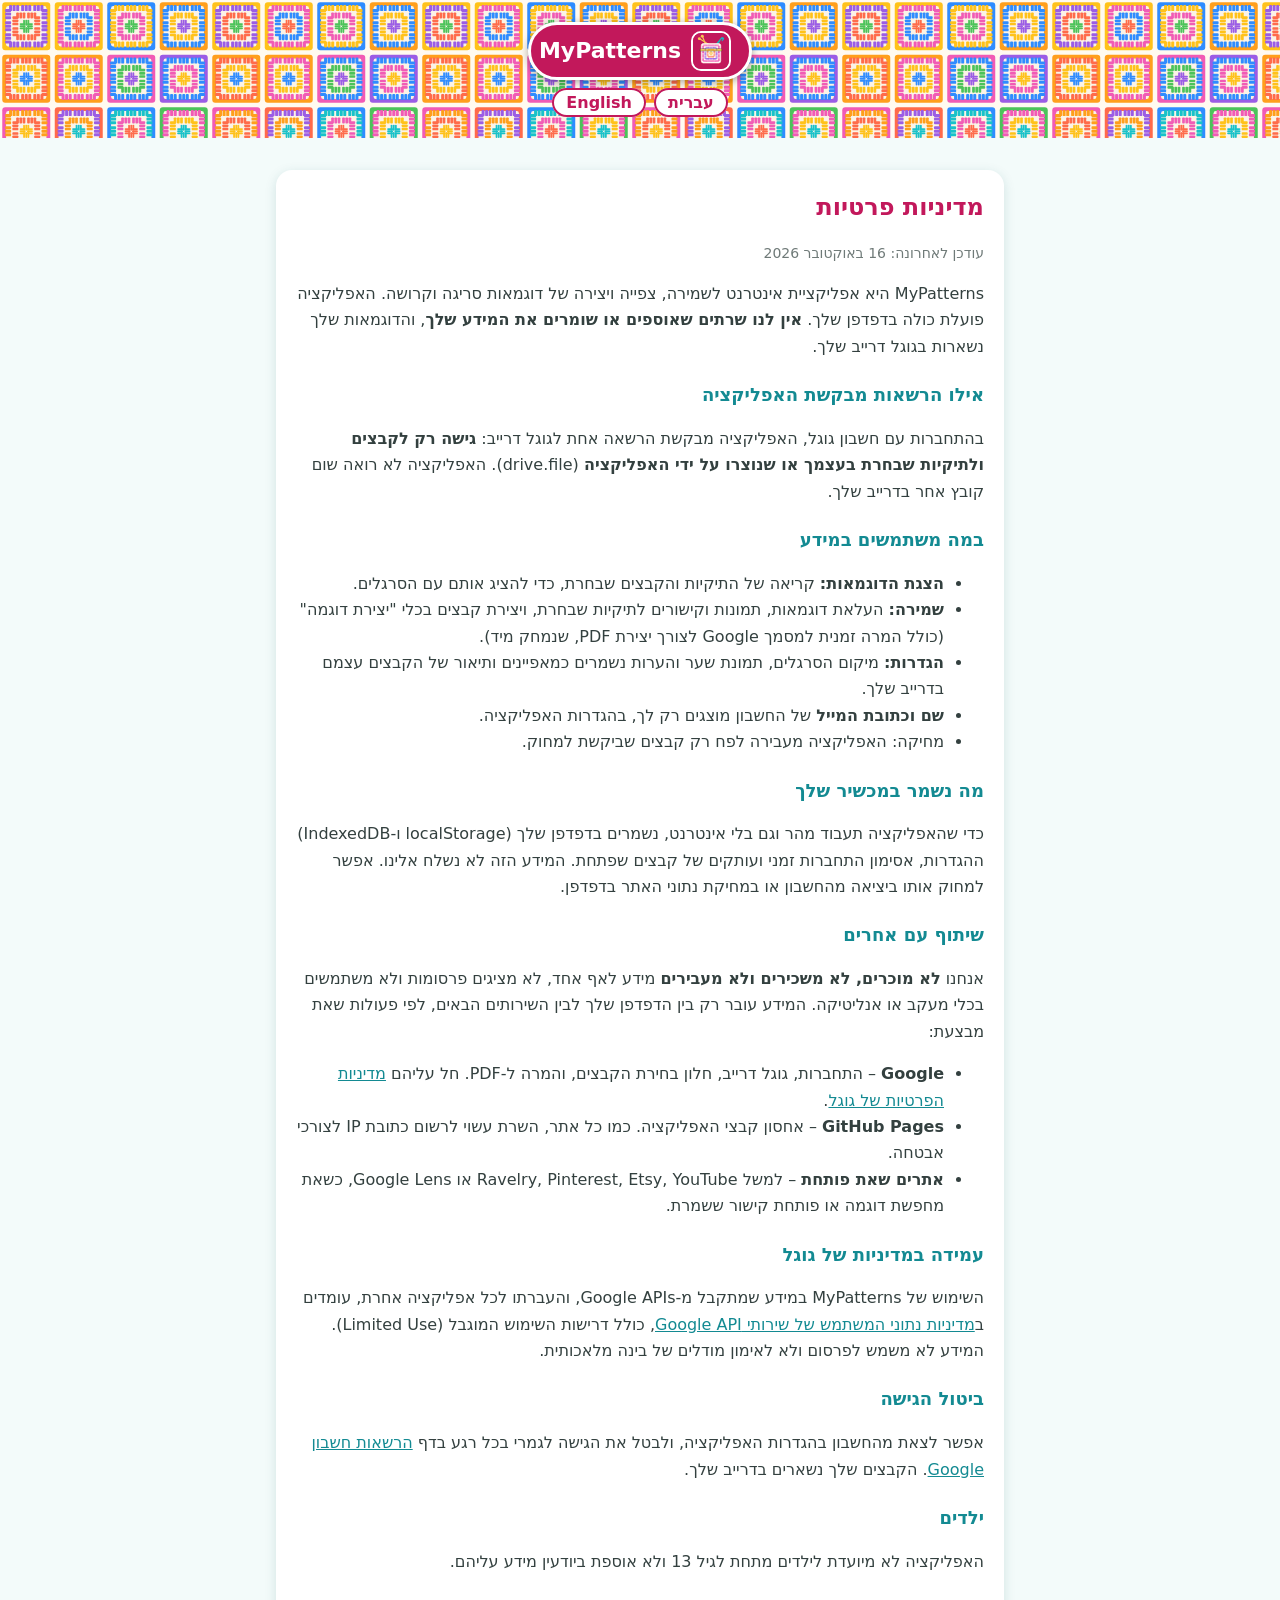
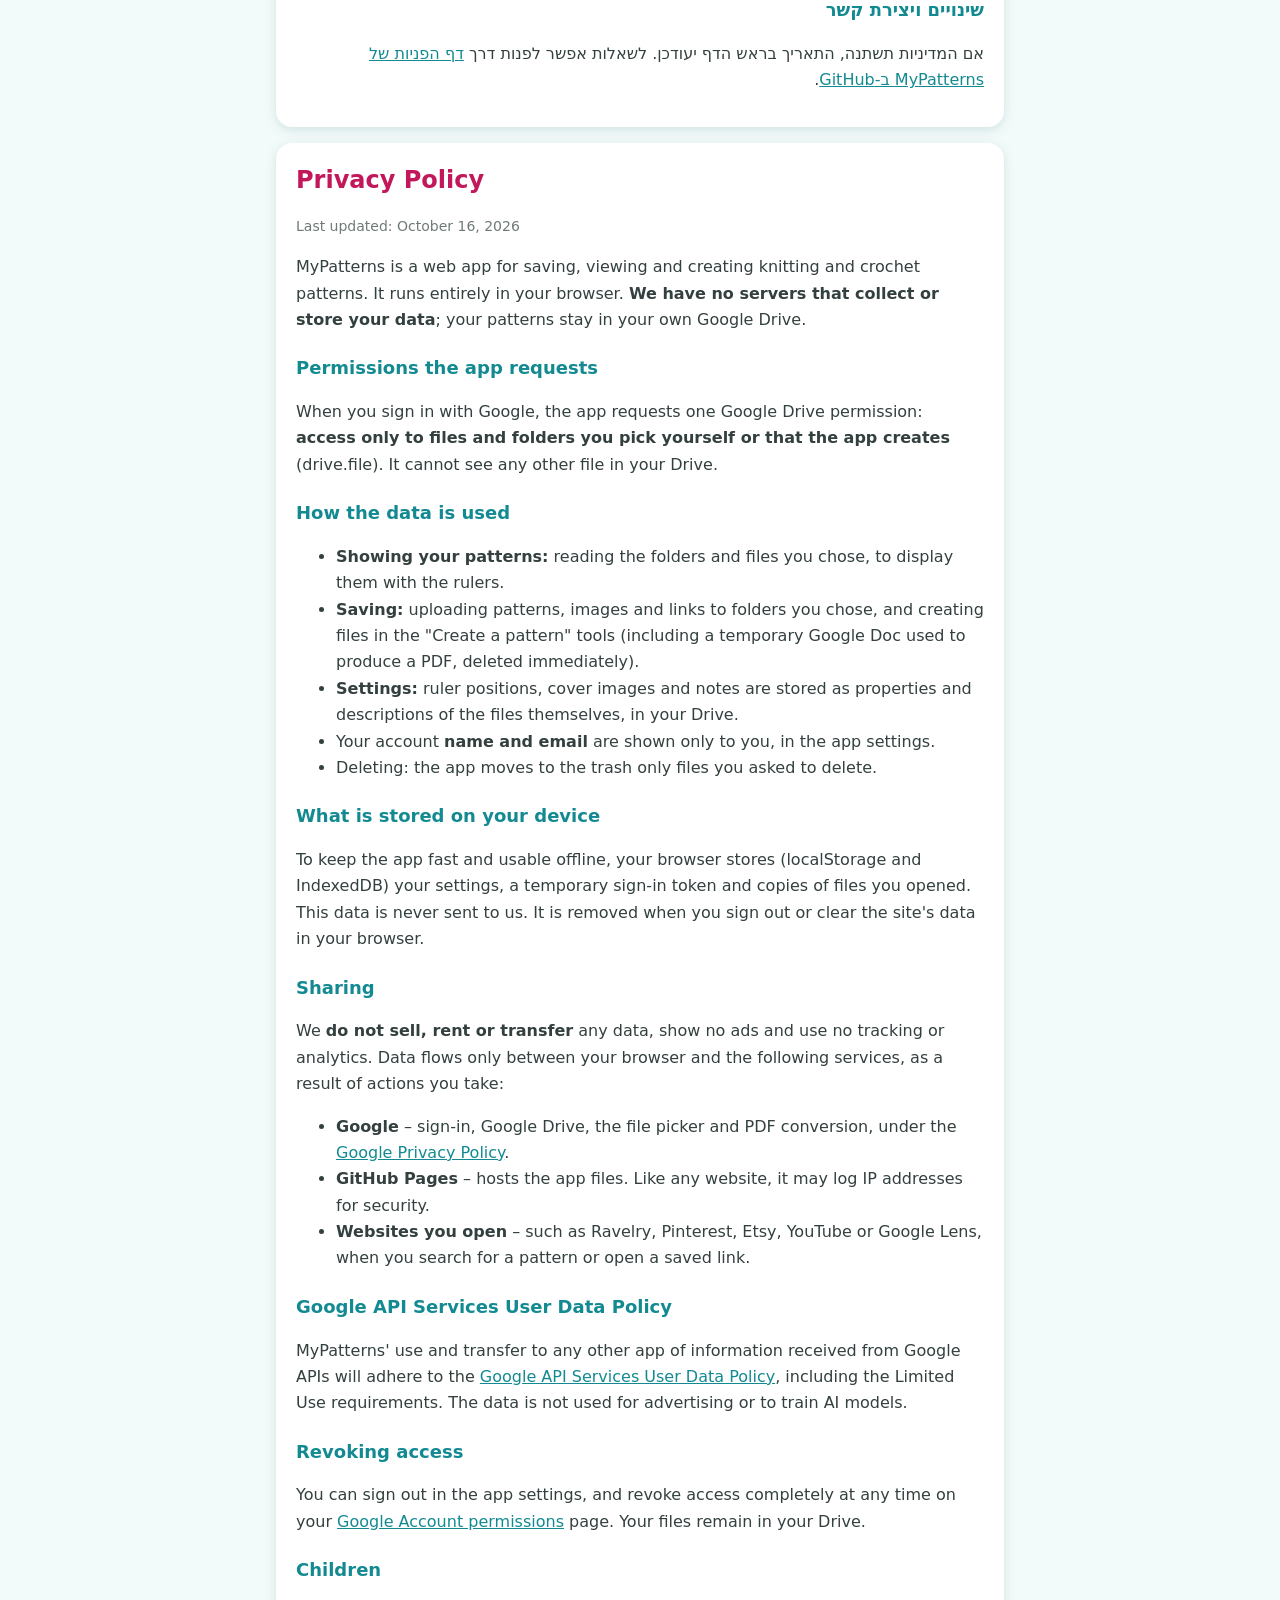
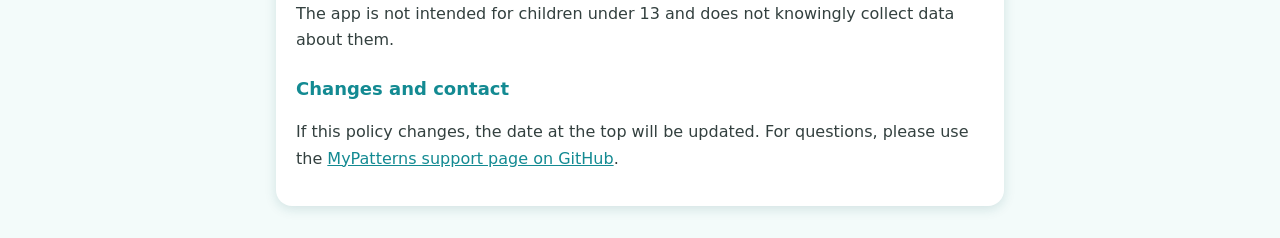
==== privacy.html @ dc275b8e "Add privacy policy page (Hebrew/English) and links from login, setup and settings Co-Authored-By: Cl" ====
<!doctype html>
<html lang="he" dir="rtl">
<head>
  <meta charset="utf-8">
  <meta name="viewport" content="width=device-width, initial-scale=1">
  <title>MyPatterns – מדיניות פרטיות / Privacy Policy</title>
  <link rel="icon" href="icons/icon.svg" type="image/svg+xml">
  <style>
    :root { --text: #33403f; --muted: #6f7a78; --fuchsia: #c2185b; --primary: #138a92; --bg: #f3fbfa; }
    * { box-sizing: border-box; }
    body { margin: 0; font-family: "Segoe UI", "Assistant", system-ui, Arial, sans-serif; color: var(--text); background: var(--bg); line-height: 1.65; }
    header { background: #fffbf4 url("icons/granny-bg-strong.svg") 0 0 / 210px 210px; padding: 22px 16px; text-align: center; }
    header .pill { display: inline-flex; align-items: center; gap: 10px; background: var(--fuchsia); color: #fff; border: 3px solid #fff; border-radius: 999px; padding: 6px 18px 6px 8px; box-shadow: 0 2px 8px rgba(0,0,0,.35); font-weight: 800; font-size: 22px; text-decoration: none; }
    header img { width: 40px; height: 40px; border-radius: 10px; border: 2px solid #fff; }
    main { max-width: 760px; margin: 0 auto; padding: 16px; }
    section { background: #fff; border-radius: 16px; padding: 18px 20px; margin: 16px 0; box-shadow: 0 3px 12px rgba(20,90,95,.15); }
    h1 { font-size: 24px; margin: 0 0 4px; color: var(--fuchsia); }
    h2 { font-size: 18px; margin: 20px 0 6px; color: var(--primary); }
    .muted { color: var(--muted); font-size: 14px; }
    a { color: var(--primary); }
    nav.lang { text-align: center; margin-top: 10px; }
    nav.lang a { background: #fff; border: 2px solid var(--fuchsia); color: var(--fuchsia); border-radius: 999px; padding: 3px 12px; text-decoration: none; font-weight: 700; margin: 0 4px; }
    [dir=ltr] { text-align: left; }
  </style>
</head>
<body>
<header>
  <a class="pill" href="./"><img src="icons/icon.svg" alt="">MyPatterns</a>
  <nav class="lang"><a href="#he">עברית</a><a href="#en">English</a></nav>
</header>
<main>

<section id="he" dir="rtl">
  <h1>מדיניות פרטיות</h1>
  <p class="muted">עודכן לאחרונה: 16 באוקטובר 2026</p>

  <p>MyPatterns היא אפליקציית אינטרנט לשמירה, צפייה ויצירה של דוגמאות סריגה וקרושה. האפליקציה פועלת כולה בדפדפן שלך. <b>אין לנו שרתים שאוספים או שומרים את המידע שלך</b>, והדוגמאות שלך נשארות בגוגל דרייב שלך.</p>

  <h2>אילו הרשאות מבקשת האפליקציה</h2>
  <p>בהתחברות עם חשבון גוגל, האפליקציה מבקשת הרשאה אחת לגוגל דרייב: <b>גישה רק לקבצים ולתיקיות שבחרת בעצמך או שנוצרו על ידי האפליקציה</b> (drive.file). האפליקציה לא רואה שום קובץ אחר בדרייב שלך.</p>

  <h2>במה משתמשים במידע</h2>
  <ul>
    <li><b>הצגת הדוגמאות:</b> קריאה של התיקיות והקבצים שבחרת, כדי להציג אותם עם הסרגלים.</li>
    <li><b>שמירה:</b> העלאת דוגמאות, תמונות וקישורים לתיקיות שבחרת, ויצירת קבצים בכלי "יצירת דוגמה" (כולל המרה זמנית למסמך Google לצורך יצירת PDF, שנמחק מיד).</li>
    <li><b>הגדרות:</b> מיקום הסרגלים, תמונת שער והערות נשמרים כמאפיינים ותיאור של הקבצים עצמם בדרייב שלך.</li>
    <li><b>שם וכתובת המייל</b> של החשבון מוצגים רק לך, בהגדרות האפליקציה.</li>
    <li>מחיקה: האפליקציה מעבירה לפח רק קבצים שביקשת למחוק.</li>
  </ul>

  <h2>מה נשמר במכשיר שלך</h2>
  <p>כדי שהאפליקציה תעבוד מהר וגם בלי אינטרנט, נשמרים בדפדפן שלך (localStorage ו-IndexedDB) ההגדרות, אסימון התחברות זמני ועותקים של קבצים שפתחת. המידע הזה לא נשלח אלינו. אפשר למחוק אותו ביציאה מהחשבון או במחיקת נתוני האתר בדפדפן.</p>

  <h2>שיתוף עם אחרים</h2>
  <p>אנחנו <b>לא מוכרים, לא משכירים ולא מעבירים</b> מידע לאף אחד, לא מציגים פרסומות ולא משתמשים בכלי מעקב או אנליטיקה. המידע עובר רק בין הדפדפן שלך לבין השירותים הבאים, לפי פעולות שאת מבצעת:</p>
  <ul>
    <li><b>Google</b> – התחברות, גוגל דרייב, חלון בחירת הקבצים, והמרה ל-PDF. חל עליהם <a href="https://policies.google.com/privacy" target="_blank" rel="noopener">מדיניות הפרטיות של גוגל</a>.</li>
    <li><b>GitHub Pages</b> – אחסון קבצי האפליקציה. כמו כל אתר, השרת עשוי לרשום כתובת IP לצורכי אבטחה.</li>
    <li><b>אתרים שאת פותחת</b> – למשל Ravelry, Pinterest, Etsy, YouTube או Google Lens, כשאת מחפשת דוגמה או פותחת קישור ששמרת.</li>
  </ul>

  <h2>עמידה במדיניות של גוגל</h2>
  <p>השימוש של MyPatterns במידע שמתקבל מ-Google APIs, והעברתו לכל אפליקציה אחרת, עומדים ב<a href="https://developers.google.com/terms/api-services-user-data-policy" target="_blank" rel="noopener">מדיניות נתוני המשתמש של שירותי Google API</a>, כולל דרישות השימוש המוגבל (Limited Use). המידע לא משמש לפרסום ולא לאימון מודלים של בינה מלאכותית.</p>

  <h2>ביטול הגישה</h2>
  <p>אפשר לצאת מהחשבון בהגדרות האפליקציה, ולבטל את הגישה לגמרי בכל רגע בדף <a href="https://myaccount.google.com/permissions" target="_blank" rel="noopener">הרשאות חשבון Google</a>. הקבצים שלך נשארים בדרייב שלך.</p>

  <h2>ילדים</h2>
  <p>האפליקציה לא מיועדת לילדים מתחת לגיל 13 ולא אוספת ביודעין מידע עליהם.</p>

  <h2>שינויים ויצירת קשר</h2>
  <p>אם המדיניות תשתנה, התאריך בראש הדף יעודכן. לשאלות אפשר לפנות דרך <a href="https://github.com/dikla-cloud/MyPatterns/issues" target="_blank" rel="noopener">דף הפניות של MyPatterns ב-GitHub</a>.</p>
</section>

<section id="en" dir="ltr">
  <h1>Privacy Policy</h1>
  <p class="muted">Last updated: October 16, 2026</p>

  <p>MyPatterns is a web app for saving, viewing and creating knitting and crochet patterns. It runs entirely in your browser. <b>We have no servers that collect or store your data</b>; your patterns stay in your own Google Drive.</p>

  <h2>Permissions the app requests</h2>
  <p>When you sign in with Google, the app requests one Google Drive permission: <b>access only to files and folders you pick yourself or that the app creates</b> (drive.file). It cannot see any other file in your Drive.</p>

  <h2>How the data is used</h2>
  <ul>
    <li><b>Showing your patterns:</b> reading the folders and files you chose, to display them with the rulers.</li>
    <li><b>Saving:</b> uploading patterns, images and links to folders you chose, and creating files in the "Create a pattern" tools (including a temporary Google Doc used to produce a PDF, deleted immediately).</li>
    <li><b>Settings:</b> ruler positions, cover images and notes are stored as properties and descriptions of the files themselves, in your Drive.</li>
    <li>Your account <b>name and email</b> are shown only to you, in the app settings.</li>
    <li>Deleting: the app moves to the trash only files you asked to delete.</li>
  </ul>

  <h2>What is stored on your device</h2>
  <p>To keep the app fast and usable offline, your browser stores (localStorage and IndexedDB) your settings, a temporary sign-in token and copies of files you opened. This data is never sent to us. It is removed when you sign out or clear the site's data in your browser.</p>

  <h2>Sharing</h2>
  <p>We <b>do not sell, rent or transfer</b> any data, show no ads and use no tracking or analytics. Data flows only between your browser and the following services, as a result of actions you take:</p>
  <ul>
    <li><b>Google</b> – sign-in, Google Drive, the file picker and PDF conversion, under the <a href="https://policies.google.com/privacy" target="_blank" rel="noopener">Google Privacy Policy</a>.</li>
    <li><b>GitHub Pages</b> – hosts the app files. Like any website, it may log IP addresses for security.</li>
    <li><b>Websites you open</b> – such as Ravelry, Pinterest, Etsy, YouTube or Google Lens, when you search for a pattern or open a saved link.</li>
  </ul>

  <h2>Google API Services User Data Policy</h2>
  <p>MyPatterns' use and transfer to any other app of information received from Google APIs will adhere to the <a href="https://developers.google.com/terms/api-services-user-data-policy" target="_blank" rel="noopener">Google API Services User Data Policy</a>, including the Limited Use requirements. The data is not used for advertising or to train AI models.</p>

  <h2>Revoking access</h2>
  <p>You can sign out in the app settings, and revoke access completely at any time on your <a href="https://myaccount.google.com/permissions" target="_blank" rel="noopener">Google Account permissions</a> page. Your files remain in your Drive.</p>

  <h2>Children</h2>
  <p>The app is not intended for children under 13 and does not knowingly collect data about them.</p>

  <h2>Changes and contact</h2>
  <p>If this policy changes, the date at the top will be updated. For questions, please use the <a href="https://github.com/dikla-cloud/MyPatterns/issues" target="_blank" rel="noopener">MyPatterns support page on GitHub</a>.</p>
</section>

</main>
</body>
</html>
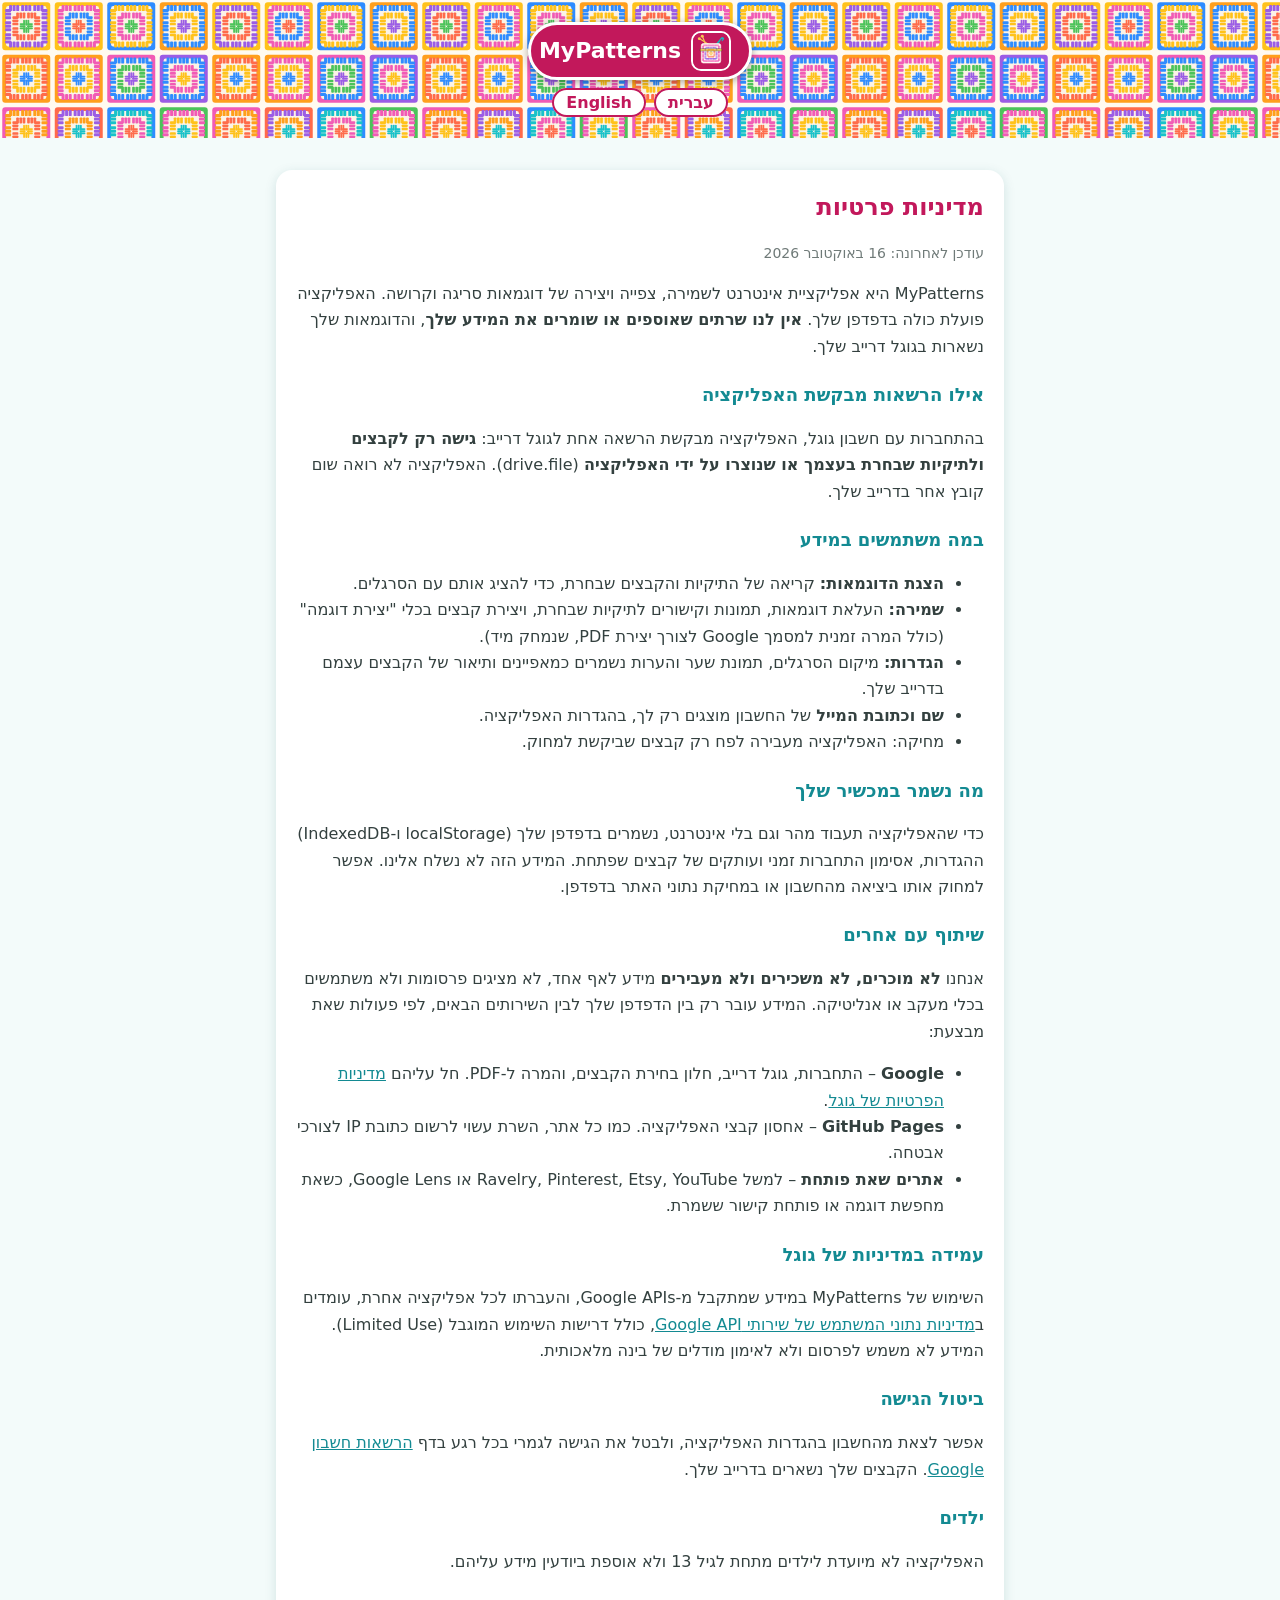
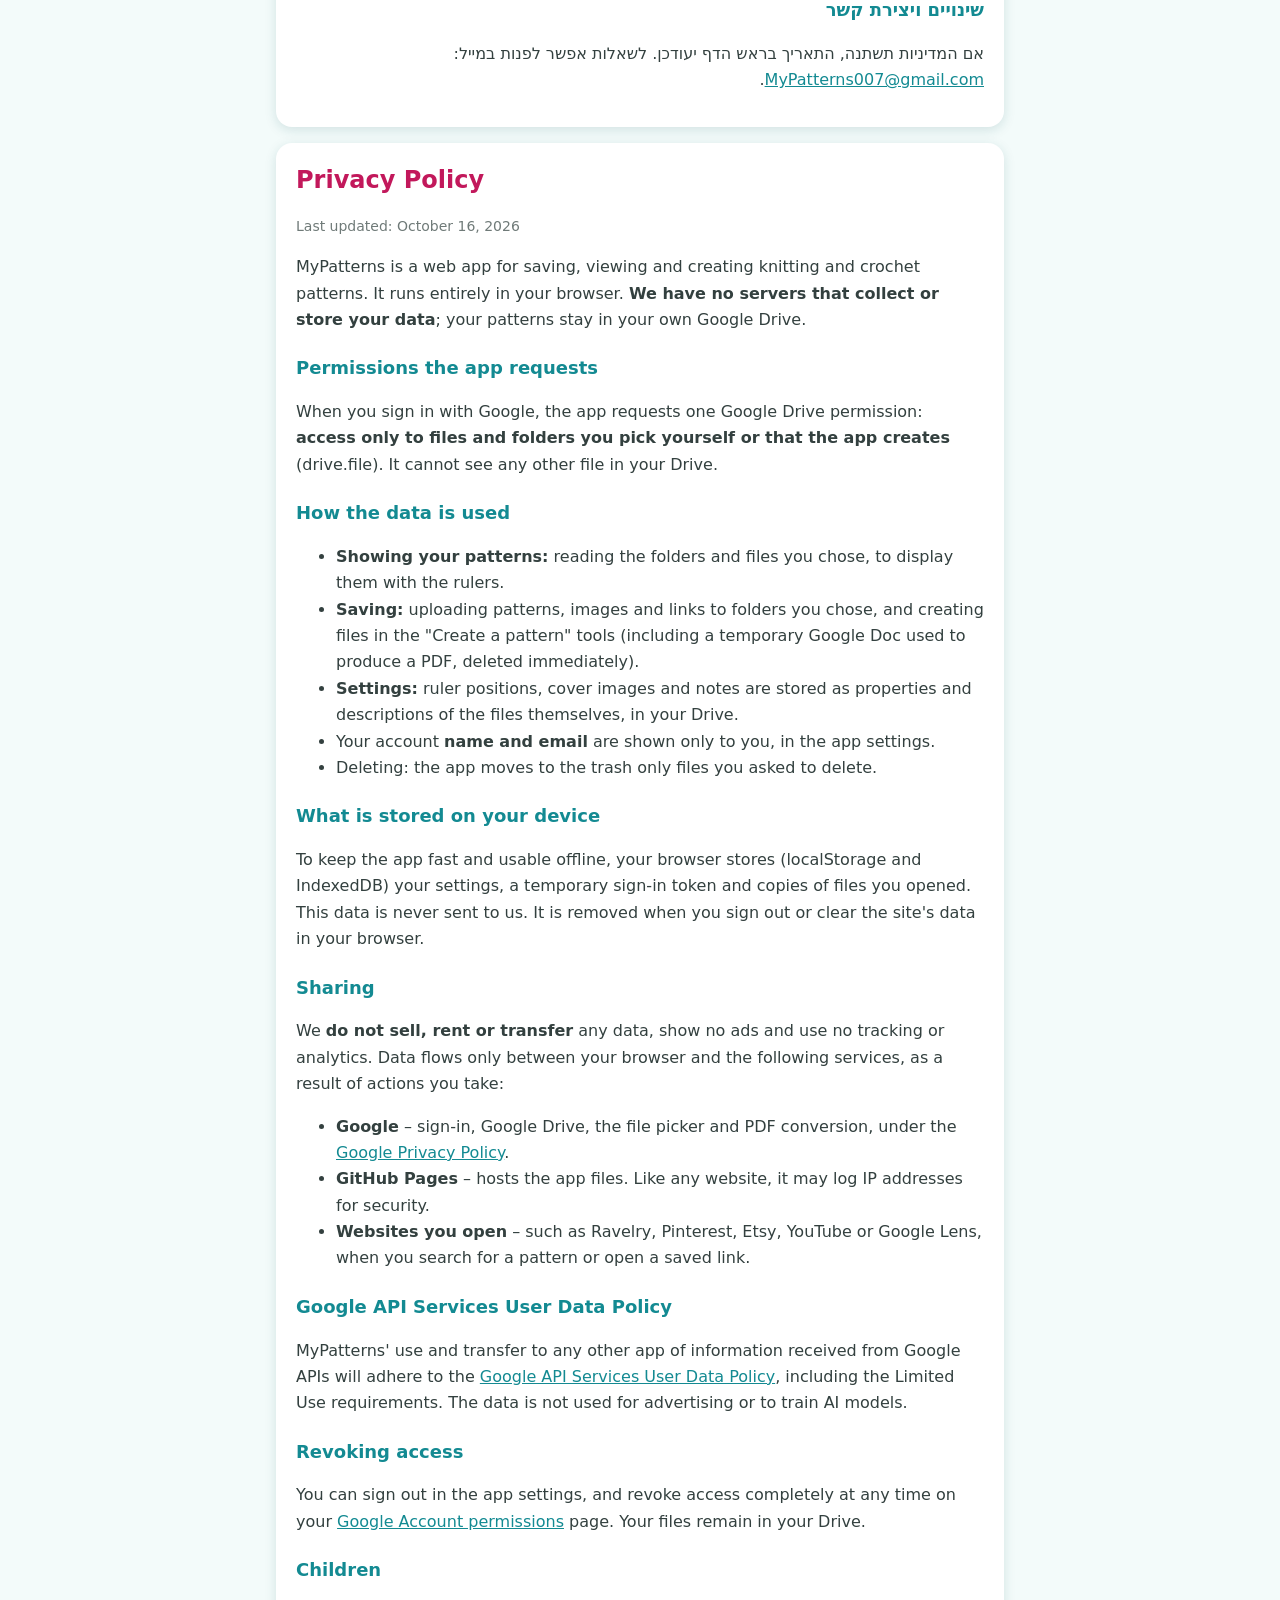
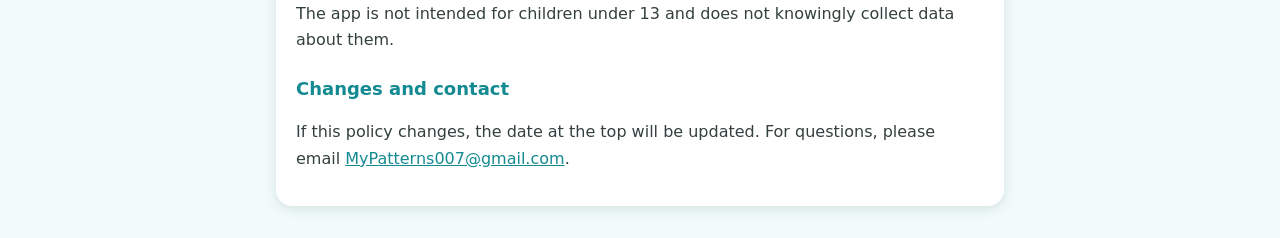
==== commit 77f973a1: "Privacy contact email; refresh favicon and app icons (cache-busted, PNG favicon) Co-Authored-By: Cla" ====
--- a/privacy.html
+++ b/privacy.html
@@ -4,7 +4,8 @@
   <meta charset="utf-8">
   <meta name="viewport" content="width=device-width, initial-scale=1">
   <title>MyPatterns – מדיניות פרטיות / Privacy Policy</title>
-  <link rel="icon" href="icons/icon.svg" type="image/svg+xml">
+  <link rel="icon" href="icons/icon.svg?v=2" type="image/svg+xml">
+  <link rel="icon" href="icons/icon-48.png?v=2" type="image/png" sizes="48x48">
   <style>
     :root { --text: #33403f; --muted: #6f7a78; --fuchsia: #c2185b; --primary: #138a92; --bg: #f3fbfa; }
     * { box-sizing: border-box; }
@@ -25,7 +26,7 @@
 </head>
 <body>
 <header>
-  <a class="pill" href="./"><img src="icons/icon.svg" alt="">MyPatterns</a>
+  <a class="pill" href="./"><img src="icons/icon.svg?v=2" alt="">MyPatterns</a>
   <nav class="lang"><a href="#he">עברית</a><a href="#en">English</a></nav>
 </header>
 <main>
@@ -69,7 +70,7 @@
   <p>האפליקציה לא מיועדת לילדים מתחת לגיל 13 ולא אוספת ביודעין מידע עליהם.</p>
 
   <h2>שינויים ויצירת קשר</h2>
-  <p>אם המדיניות תשתנה, התאריך בראש הדף יעודכן. לשאלות אפשר לפנות דרך <a href="https://github.com/dikla-cloud/MyPatterns/issues" target="_blank" rel="noopener">דף הפניות של MyPatterns ב-GitHub</a>.</p>
+  <p>אם המדיניות תשתנה, התאריך בראש הדף יעודכן. לשאלות אפשר לפנות במייל: <a href="mailto:MyPatterns007@gmail.com">MyPatterns007@gmail.com</a>.</p>
 </section>
 
 <section id="en" dir="ltr">
@@ -111,7 +112,7 @@
   <p>The app is not intended for children under 13 and does not knowingly collect data about them.</p>
 
   <h2>Changes and contact</h2>
-  <p>If this policy changes, the date at the top will be updated. For questions, please use the <a href="https://github.com/dikla-cloud/MyPatterns/issues" target="_blank" rel="noopener">MyPatterns support page on GitHub</a>.</p>
+  <p>If this policy changes, the date at the top will be updated. For questions, please email <a href="mailto:MyPatterns007@gmail.com">MyPatterns007@gmail.com</a>.</p>
 </section>
 
 </main>
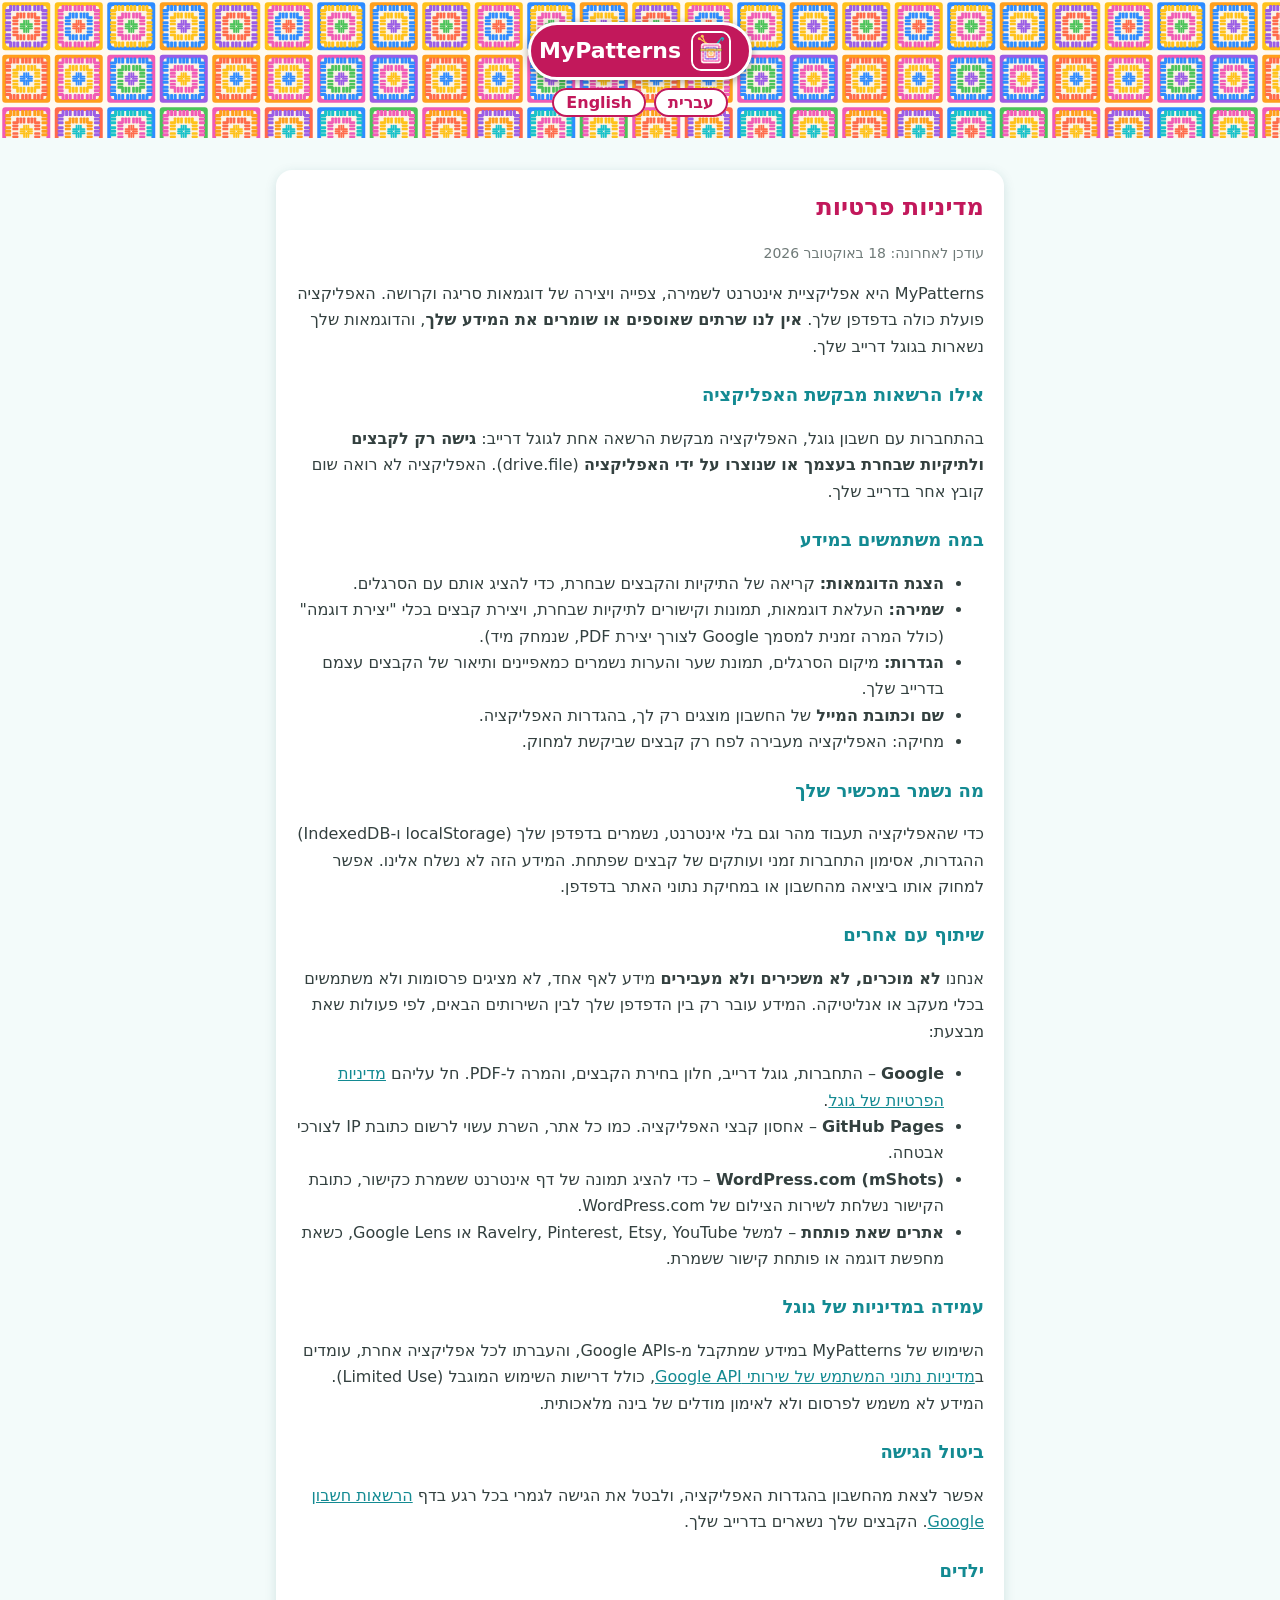
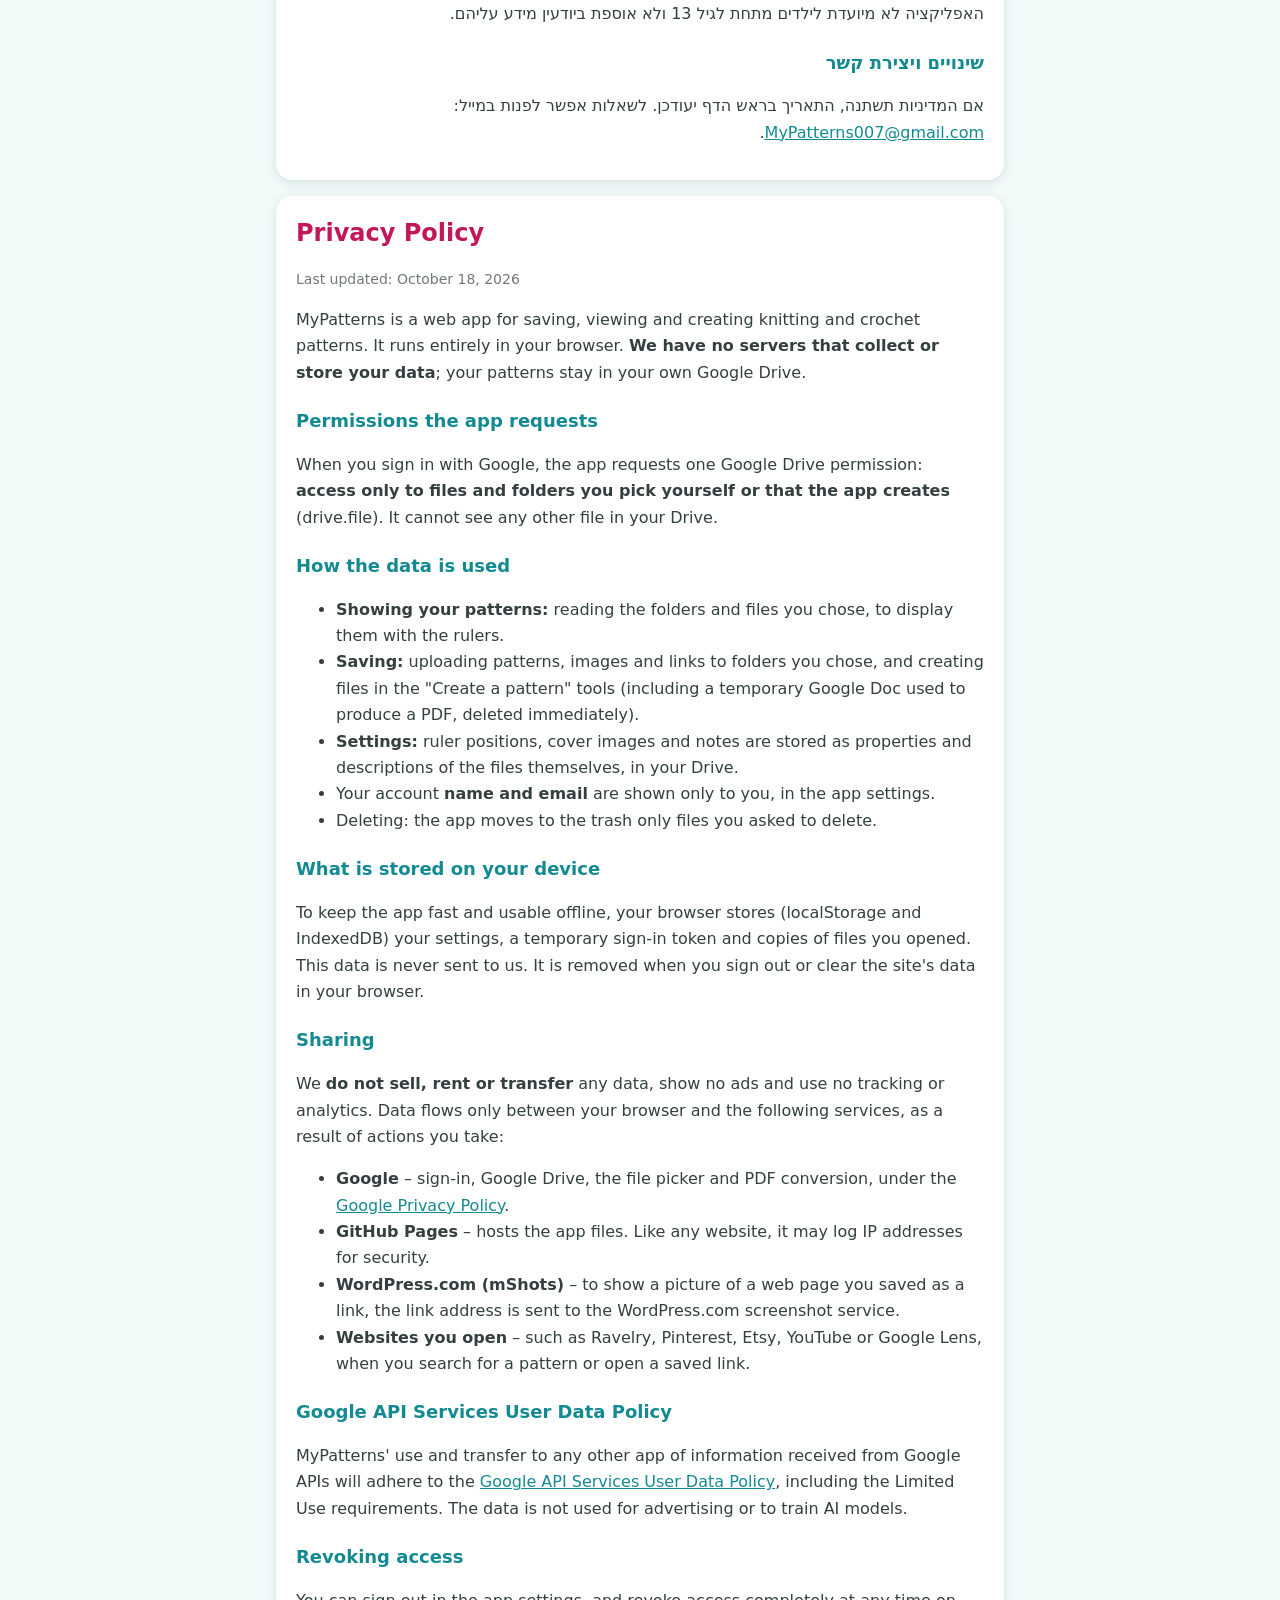
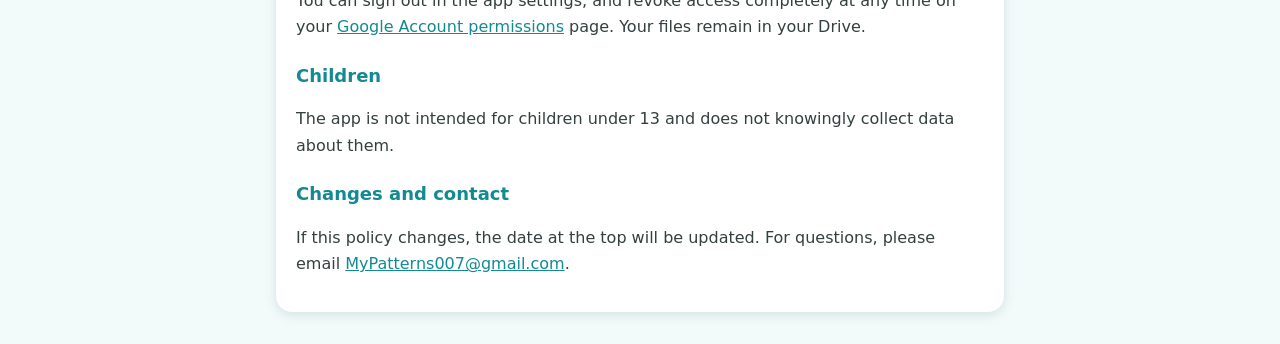
==== commit 206cf9de: "Better automatic pattern images: skip logos/icons/banners, look at 3 pages, page preview fallback, d" ====
--- a/privacy.html
+++ b/privacy.html
@@ -33,7 +33,7 @@
 
 <section id="he" dir="rtl">
   <h1>מדיניות פרטיות</h1>
-  <p class="muted">עודכן לאחרונה: 16 באוקטובר 2026</p>
+  <p class="muted">עודכן לאחרונה: 18 באוקטובר 2026</p>
 
   <p>MyPatterns היא אפליקציית אינטרנט לשמירה, צפייה ויצירה של דוגמאות סריגה וקרושה. האפליקציה פועלת כולה בדפדפן שלך. <b>אין לנו שרתים שאוספים או שומרים את המידע שלך</b>, והדוגמאות שלך נשארות בגוגל דרייב שלך.</p>
 
@@ -57,6 +57,7 @@
   <ul>
     <li><b>Google</b> – התחברות, גוגל דרייב, חלון בחירת הקבצים, והמרה ל-PDF. חל עליהם <a href="https://policies.google.com/privacy" target="_blank" rel="noopener">מדיניות הפרטיות של גוגל</a>.</li>
     <li><b>GitHub Pages</b> – אחסון קבצי האפליקציה. כמו כל אתר, השרת עשוי לרשום כתובת IP לצורכי אבטחה.</li>
+    <li><b>WordPress.com (mShots)</b> – כדי להציג תמונה של דף אינטרנט ששמרת כקישור, כתובת הקישור נשלחת לשירות הצילום של WordPress.com.</li>
     <li><b>אתרים שאת פותחת</b> – למשל Ravelry, Pinterest, Etsy, YouTube או Google Lens, כשאת מחפשת דוגמה או פותחת קישור ששמרת.</li>
   </ul>
 
@@ -75,7 +76,7 @@
 
 <section id="en" dir="ltr">
   <h1>Privacy Policy</h1>
-  <p class="muted">Last updated: October 16, 2026</p>
+  <p class="muted">Last updated: October 18, 2026</p>
 
   <p>MyPatterns is a web app for saving, viewing and creating knitting and crochet patterns. It runs entirely in your browser. <b>We have no servers that collect or store your data</b>; your patterns stay in your own Google Drive.</p>
 
@@ -99,6 +100,7 @@
   <ul>
     <li><b>Google</b> – sign-in, Google Drive, the file picker and PDF conversion, under the <a href="https://policies.google.com/privacy" target="_blank" rel="noopener">Google Privacy Policy</a>.</li>
     <li><b>GitHub Pages</b> – hosts the app files. Like any website, it may log IP addresses for security.</li>
+    <li><b>WordPress.com (mShots)</b> – to show a picture of a web page you saved as a link, the link address is sent to the WordPress.com screenshot service.</li>
     <li><b>Websites you open</b> – such as Ravelry, Pinterest, Etsy, YouTube or Google Lens, when you search for a pattern or open a saved link.</li>
   </ul>
 
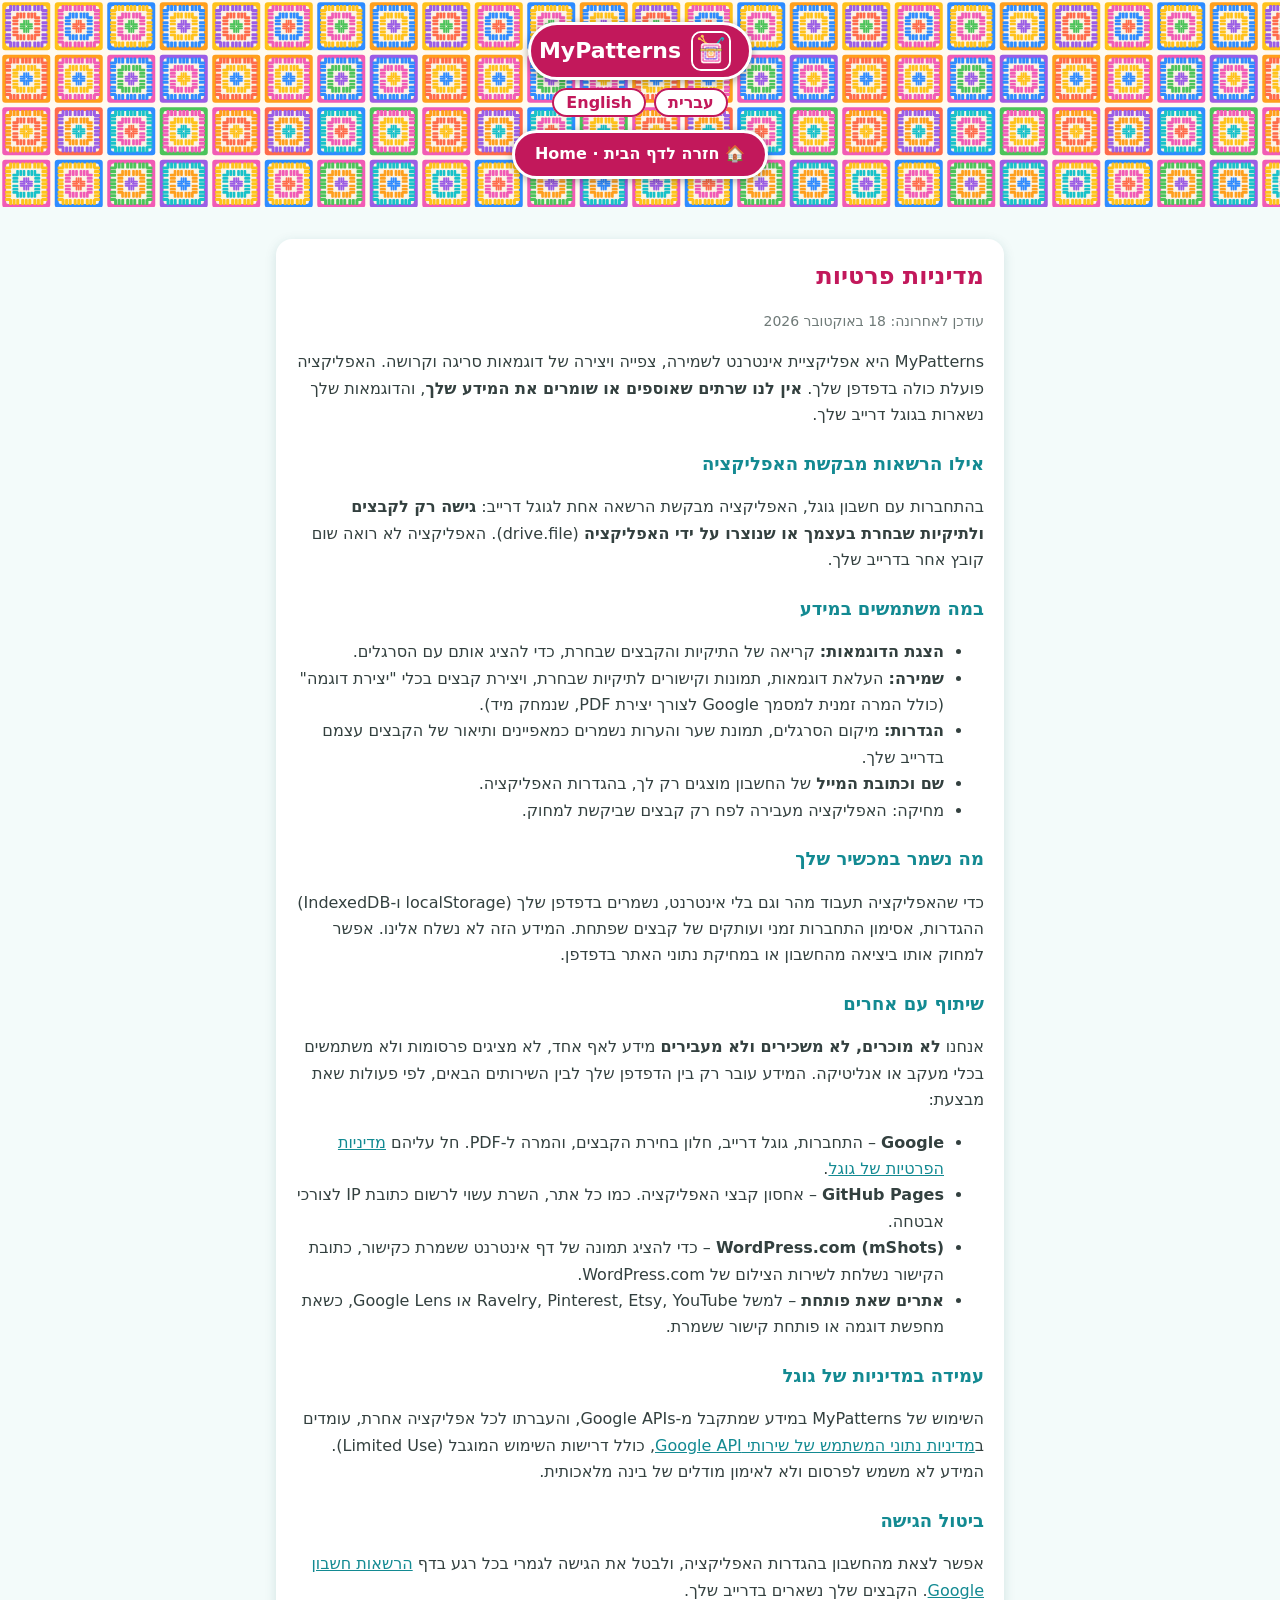
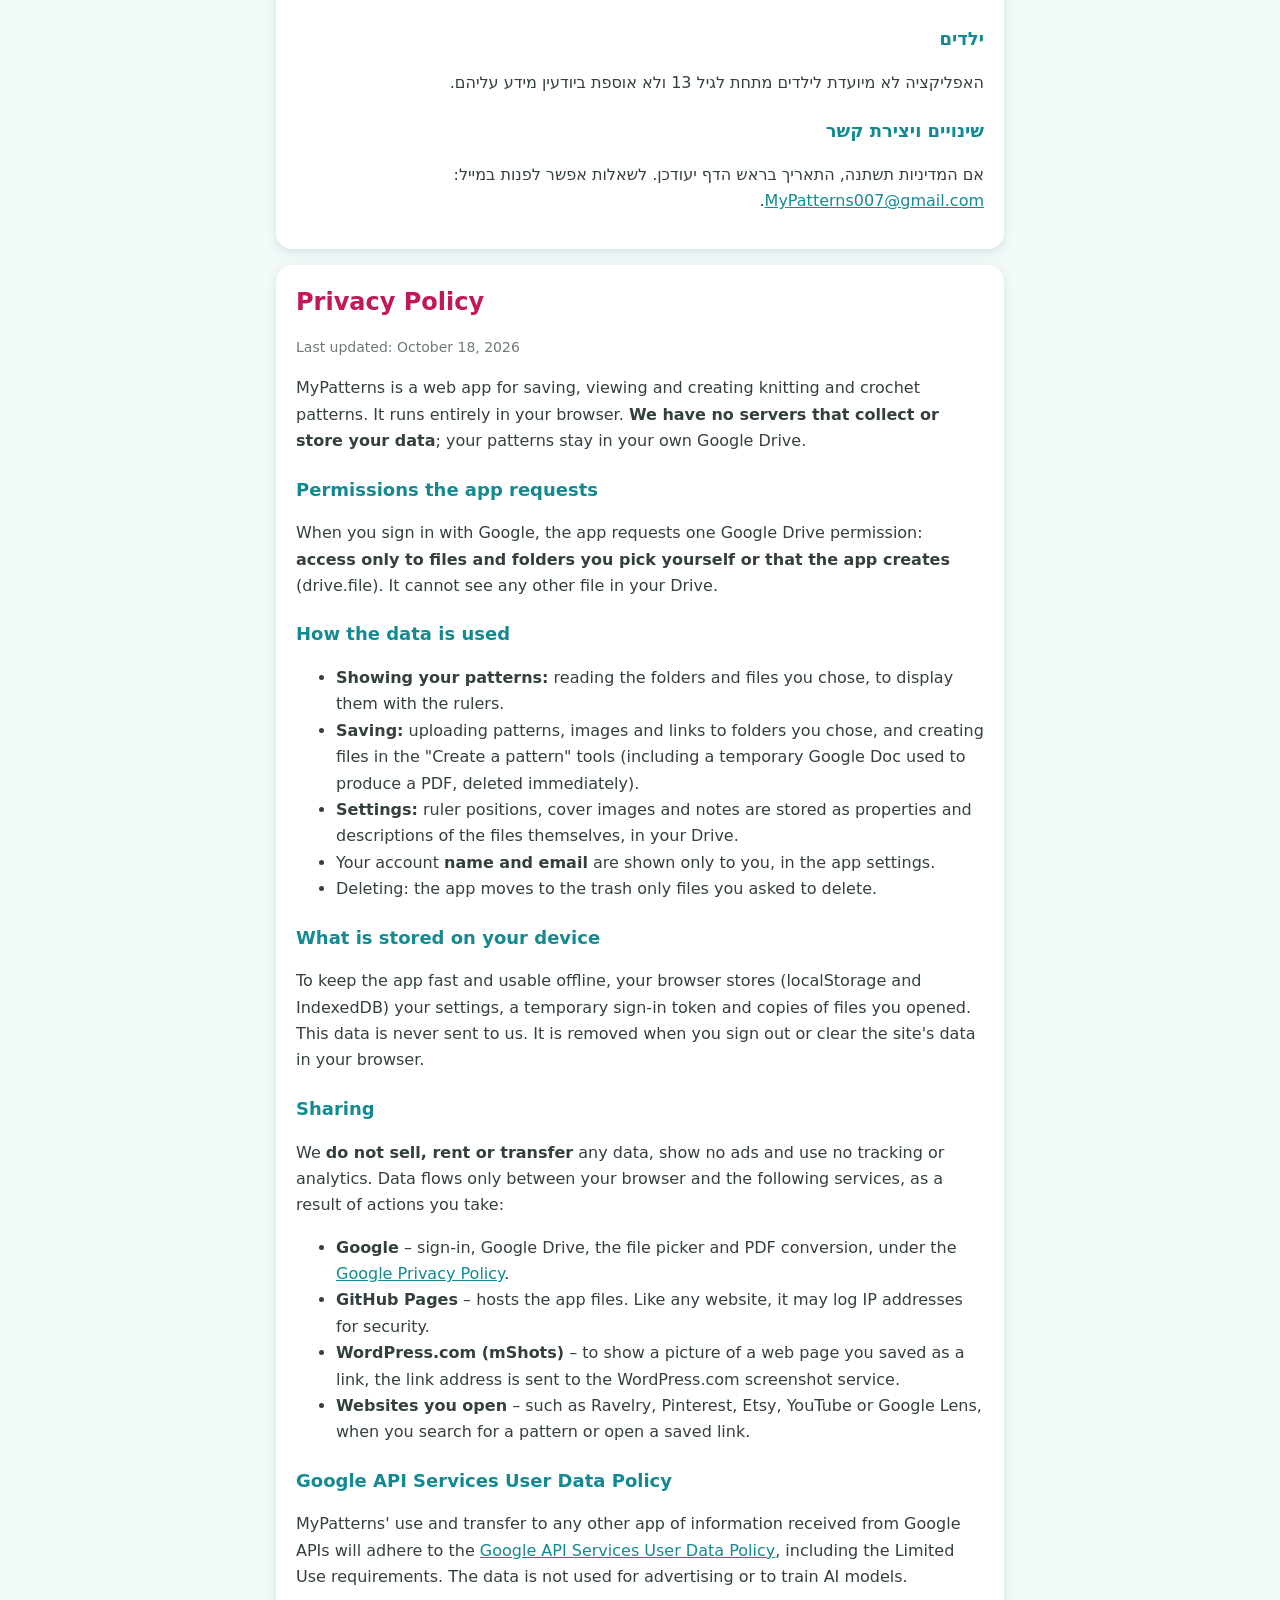
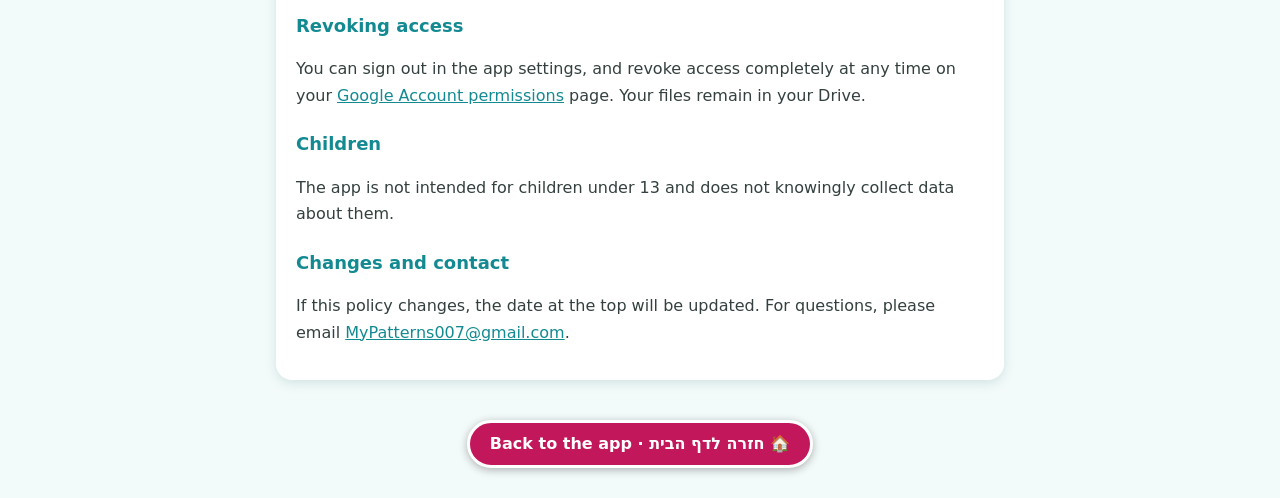
==== commit df3890fd: "Privacy page: home buttons at top and bottom; open it in the same window so it stays inside the app " ====
--- a/privacy.html
+++ b/privacy.html
@@ -22,12 +22,16 @@
     nav.lang { text-align: center; margin-top: 10px; }
     nav.lang a { background: #fff; border: 2px solid var(--fuchsia); color: var(--fuchsia); border-radius: 999px; padding: 3px 12px; text-decoration: none; font-weight: 700; margin: 0 4px; }
     [dir=ltr] { text-align: left; }
+    .home-btn { display: inline-block; background: var(--fuchsia); color: #fff; border: 3px solid #fff; border-radius: 999px; padding: 8px 20px; font-weight: 800; text-decoration: none; box-shadow: 0 2px 8px rgba(0,0,0,.3); }
+    .home-row { text-align: center; margin: 14px 0 6px; }
+    footer { text-align: center; padding: 8px 16px 30px; }
   </style>
 </head>
 <body>
 <header>
   <a class="pill" href="./"><img src="icons/icon.svg?v=2" alt="">MyPatterns</a>
   <nav class="lang"><a href="#he">עברית</a><a href="#en">English</a></nav>
+  <div class="home-row"><a class="home-btn" href="./">🏠 חזרה לדף הבית · Home</a></div>
 </header>
 <main>
 
@@ -118,5 +122,12 @@
 </section>
 
 </main>
+<footer><a class="home-btn" href="./">🏠 חזרה לדף הבית · Back to the app</a></footer>
+<script>
+  // אם הגיעו מתוך האפליקציה – חוזרים אחורה (בלי לטעון אותה מחדש)
+  document.querySelectorAll('a[href="./"]').forEach((a) => a.addEventListener('click', (e) => {
+    if (document.referrer && document.referrer.startsWith(location.origin) && history.length > 1) { e.preventDefault(); history.back(); }
+  }));
+</script>
 </body>
 </html>
